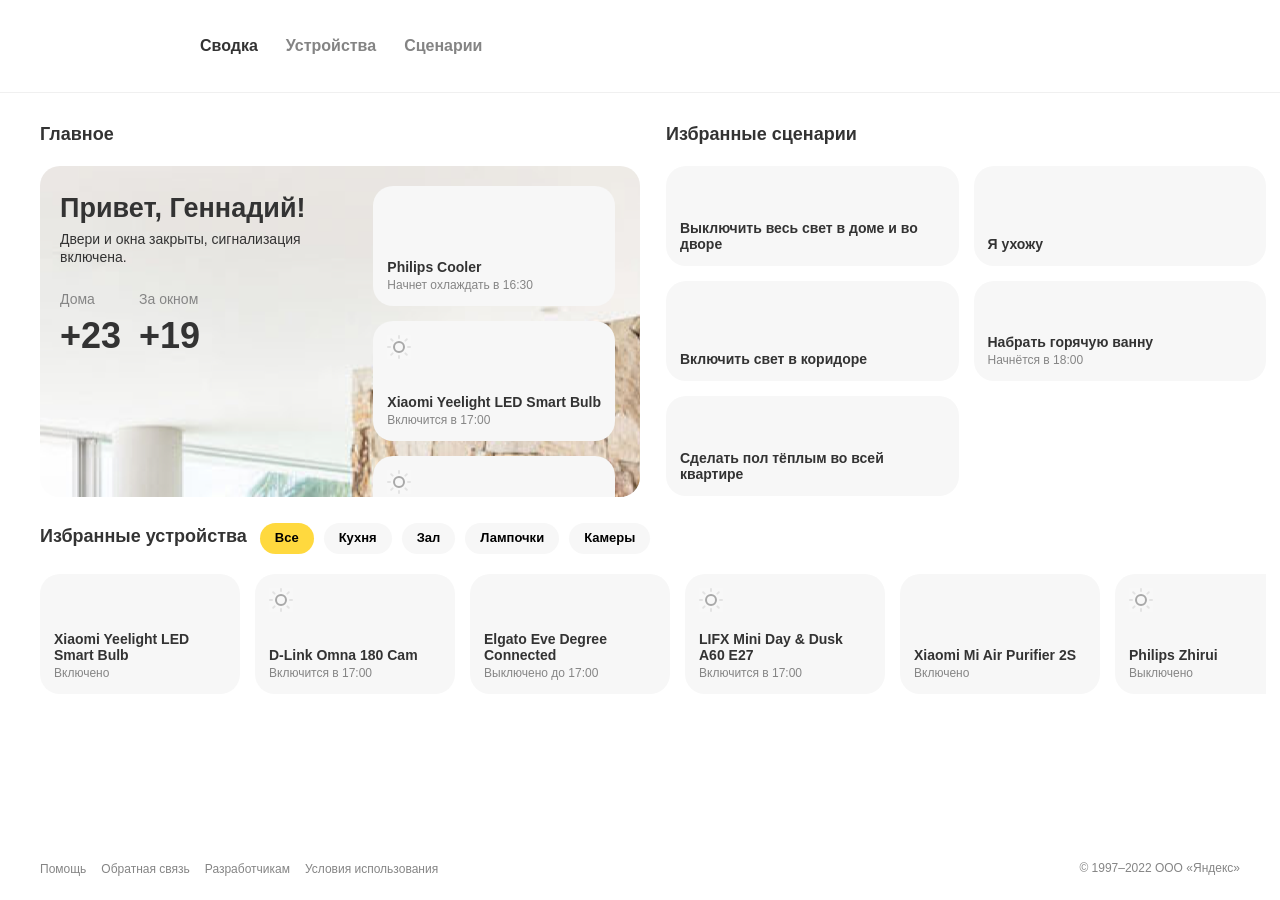
==== index.html @ 2fc1c234 "replace light bg by svg>use sprite" ====
<!DOCTYPE html>
<html lang="ru">
  <head>
    <meta charset="UTF-8" />
    <meta name="viewport" content="width=device-width, initial-scale=1.0" />
    <title>Яндекс.Дом</title>
    <link
      rel="preload"
      as="font"
      href="assets/lato.woff2"
      type="font/woff2"
      crossorigin="anonymous"
    />
    <script src="vendors/react-with-dom.js"></script>
    <link rel="stylesheet" type="text/css" href="reset.css" />
    <link rel="stylesheet" type="text/css" href="styles.css" />
  </head>
  <body>
    <script defer src="scripts.js"></script>

    <header class="header">
      <a href="/" class="header__logo" aria-label="Яндекс.Дом"></a>
      <button class="header__menu" aria-expanded="false"></button>
      <ul class="header__links">
        <li class="header__item">
          <a class="header__link header__link_current" href="/" aria-current="page">Сводка</a>
        </li>
        <li class="header__item">
          <a class="header__link" href="/devices">Устройства</a>
        </li>
        <li class="header__item">
          <a class="header__link" href="/scripts">Сценарии</a>
        </li>
      </ul>
    </header>

    <main class="main">
      <section class="section main__general">
        <h2 class="section__title section__title-header section__main-title">Главное</h2>
        <div class="hero-dashboard">
          <div class="hero-dashboard__primary">
            <h3 class="hero-dashboard__title">Привет, Геннадий!</h3>
            <p class="hero-dashboard__subtitle">Двери и окна закрыты, сигнализация включена.</p>
            <ul class="hero-dashboard__info">
              <li class="hero-dashboard__item">
                <div class="hero-dashboard__item-title">Дома</div>
                <div class="hero-dashboard__item-details">
                  +23
                  <span class="a11y-hidden">°</span>
                </div>
              </li>
              <li class="hero-dashboard__item">
                <div class="hero-dashboard__item-title">За окном</div>
                <div class="hero-dashboard__item-details">
                  +19
                  <span class="a11y-hidden">°</span>

                  <div
                    class="hero-dashboard__icon hero-dashboard__icon_rain"
                    role="img"
                    aria-label="Дождь"
                  ></div>
                </div>
              </li>
            </ul>
          </div>
          <ul class="hero-dashboard__schedule">
            <li class="event">
              <button class="event__button">
                <span
                  class="event__icon event__icon_temp"
                  role="img"
                  aria-label="Температура"
                ></span>
                <h4 class="event__title">Philips Cooler</h4>
                <span class="event__subtitle">Начнет охлаждать в 16:30</span>
              </button>
            </li>
            <li class="event">
              <button class="event__button">
                <span class="event__icon event__icon_light" role="img" aria-label="Освещение">
                  <svg class="event__icon--svg">
                    <use class="event__icon--use" xlink:href="/assets/icons.svg#icon_sun"></use>
                  </svg>
                </span>
                <h4 class="event__title">Xiaomi Yeelight LED Smart Bulb</h4>
                <span class="event__subtitle">Включится в 17:00</span>
              </button>
            </li>
            <li class="event">
              <button class="event__button">
                <span class="event__icon event__icon_light" role="img" aria-label="Освещение">
                  <svg class="event__icon--svg">
                    <use
                      class="event__icon--use"
                      xlink:href="/assets/icons.svg#icon_sun"
                    ></use></svg
                ></span>
                <h4 class="event__title">Xiaomi Yeelight LED Smart Bulb</h4>
                <span class="event__subtitle">Включится в 17:00</span>
              </button>
            </li>
          </ul>
        </div>
      </section>

      <section class="section main__scripts">
        <h2 class="section__title section__title-header">Избранные сценарии</h2>

        <ul class="event-grid">
          <li class="event event_slim">
            <button class="event__button">
              <span class="event__icon event__icon_light2" role="img" aria-label="Освещение"></span>
              <h4 class="event__title">Выключить весь свет в доме и во дворе</h4>
            </button>
          </li>
          <li class="event event_slim">
            <button class="event__button">
              <span
                class="event__icon event__icon_schedule"
                role="img"
                aria-label="Расписание"
              ></span>
              <h4 class="event__title">Я ухожу</h4>
            </button>
          </li>
          <li class="event event_slim">
            <button class="event__button">
              <span class="event__icon event__icon_light2" role="img" aria-label="Освещение"></span>
              <h4 class="event__title">Включить свет в коридоре</h4>
            </button>
          </li>
          <li class="event event_slim">
            <button class="event__button">
              <span
                class="event__icon event__icon_temp2"
                role="img"
                aria-label="Температура"
              ></span>
              <h4 class="event__title">Набрать горячую ванну</h4>
              <span class="event__subtitle">Начнётся в 18:00</span>
            </button>
          </li>
          <li class="event event_slim">
            <button class="event__button">
              <span
                class="event__icon event__icon_temp2"
                role="img"
                aria-label="Температура"
              ></span>
              <h4 class="event__title">Сделать пол тёплым во всей квартире</h4>
            </button>
          </li>
        </ul>
      </section>

      <section class="section main__devices">
        <div class="section__title">
          <h2 class="section__title-header">Избранные устройства</h2>

          <select class="section__select">
            <option value="all" selected>Все</option>
            <option value="kitchen">Кухня</option>
            <option value="hall">Зал</option>
            <option value="lights">Лампочки</option>
            <option value="cameras">Камеры</option>
          </select>

          <ul role="tablist" class="section__tabs">
            <li
              role="tab"
              aria-selected="true"
              tabindex="0"
              class="section__tab section__tab_active"
              id="tab_all"
              aria-controls="panel_all"
              data-id="all"
            >
              Все
            </li>
            <li
              role="tab"
              aria-selected="false"
              class="section__tab"
              id="tab_kitchen"
              aria-controls="panel_kitchen"
              data-id="kitchen"
            >
              Кухня
            </li>
            <li
              role="tab"
              aria-selected="false"
              class="section__tab"
              id="tab_hall"
              aria-controls="panel_hall"
              data-id="hall"
            >
              Зал
            </li>
            <li
              role="tab"
              aria-selected="false"
              class="section__tab"
              id="tab_lights"
              aria-controls="panel_lights"
              data-id="lights"
            >
              Лампочки
            </li>
            <li
              role="tab"
              aria-selected="false"
              class="section__tab"
              id="tab_cameras"
              aria-controls="panel_cameras"
              data-id="cameras"
            >
              Камеры
            </li>
          </ul>
        </div>

        <div
          role="tabpanel"
          class="section__panel"
          aria-hidden="false"
          id="panel_all"
          aria-labelledby="tab_all"
          data-id="all"
        >
          <ul class="section__panel-list">
            <li class="event">
              <button class="event__button">
                <span
                  class="event__icon event__icon_light2"
                  role="img"
                  aria-label="Освещение"
                ></span>
                <h4 class="event__title">Xiaomi Yeelight LED Smart Bulb</h4>
                <span class="event__subtitle">Включено</span>
              </button>
            </li>
            <li class="event">
              <button class="event__button">
                <span class="event__icon event__icon_light" role="img" aria-label="Освещение">
                  <svg class="event__icon--svg">
                    <use
                      class="event__icon--use"
                      xlink:href="/assets/icons.svg#icon_sun"
                    ></use></svg
                ></span>
                <h4 class="event__title">D-Link Omna 180 Cam</h4>
                <span class="event__subtitle">Включится в 17:00</span>
              </button>
            </li>
            <li class="event">
              <button class="event__button">
                <span
                  class="event__icon event__icon_temp"
                  role="img"
                  aria-label="Температура"
                ></span>
                <h4 class="event__title">Elgato Eve Degree Connected</h4>
                <span class="event__subtitle">Выключено до 17:00</span>
              </button>
            </li>
            <li class="event">
              <button class="event__button">
                <span class="event__icon event__icon_light" role="img" aria-label="Освещение">
                  <svg class="event__icon--svg">
                    <use
                      class="event__icon--use"
                      xlink:href="/assets/icons.svg#icon_sun"
                    ></use></svg
                ></span>
                <h4 class="event__title">LIFX Mini Day & Dusk A60 E27</h4>
                <span class="event__subtitle">Включится в 17:00</span>
              </button>
            </li>
            <li class="event">
              <button class="event__button">
                <span
                  class="event__icon event__icon_light2"
                  role="img"
                  aria-label="Освещение"
                ></span>
                <h4 class="event__title">Xiaomi Mi Air Purifier 2S</h4>
                <span class="event__subtitle">Включено</span>
              </button>
            </li>
            <li class="event">
              <button class="event__button">
                <span class="event__icon event__icon_light" role="img" aria-label="Освещение">
                  <svg class="event__icon--svg">
                    <use
                      class="event__icon--use"
                      xlink:href="/assets/icons.svg#icon_sun"
                    ></use></svg
                ></span>
                <h4 class="event__title">Philips Zhirui</h4>
                <span class="event__subtitle">Выключено</span>
              </button>
            </li>
            <li class="event">
              <button class="event__button">
                <span
                  class="event__icon event__icon_light2"
                  role="img"
                  aria-label="Освещение"
                ></span>
                <h4 class="event__title">Xiaomi Mi Air Purifier 2S</h4>
                <span class="event__subtitle">Включено</span>
              </button>
            </li>
          </ul>
        </div>

        <div
          role="tabpanel"
          class="section__panel section__panel_hidden"
          aria-hidden="true"
          id="panel_kitchen"
          aria-labelledby="tab_kitchen"
          data-id="kitchen"
        >
          <ul class="section__panel-list">
            <li class="event">
              <button class="event__button">
                <span
                  class="event__icon event__icon_light2"
                  role="img"
                  aria-label="Освещение"
                ></span>
                <h4 class="event__title">Xiaomi Yeelight LED Smart Bulb</h4>
                <span class="event__subtitle">Включено</span>
              </button>
            </li>
            <li class="event">
              <button class="event__button">
                <span
                  class="event__icon event__icon_temp"
                  role="img"
                  aria-label="Температура"
                ></span>
                <h4 class="event__title">Elgato Eve Degree Connected</h4>
                <span class="event__subtitle">Выключено до 17:00</span>
              </button>
            </li>
          </ul>
        </div>

        <div
          role="tabpanel"
          class="section__panel section__panel_hidden"
          aria-hidden="true"
          id="panel_hall"
          aria-labelledby="tab_hall"
          data-id="hall"
        >
          <ul class="section__panel-list">
            <li class="event">
              <button class="event__button">
                <span class="event__icon event__icon_light" role="img" aria-label="Освещение">
                  <svg class="event__icon--svg">
                    <use
                      class="event__icon--use"
                      xlink:href="/assets/icons.svg#icon_sun"
                    ></use></svg
                ></span>
                <h4 class="event__title">Philips Zhirui</h4>
                <span class="event__subtitle">Выключено</span>
              </button>
            </li>
            <li class="event">
              <button class="event__button">
                <span
                  class="event__icon event__icon_light2"
                  role="img"
                  aria-label="Освещение"
                ></span>
                <h4 class="event__title">Xiaomi Mi Air Purifier 2S</h4>
                <span class="event__subtitle">Включено</span>
              </button>
            </li>
          </ul>
        </div>

        <div
          role="tabpanel"
          class="section__panel section__panel_hidden"
          aria-hidden="true"
          id="panel_lights"
          aria-labelledby="tab_lights"
          data-id="lights"
        >
          <ul class="section__panel-list">
            <li class="event">
              <button class="event__button">
                <span class="event__icon event__icon_light" role="img" aria-label="Освещение">
                  <svg class="event__icon--svg">
                    <use
                      class="event__icon--use"
                      xlink:href="/assets/icons.svg#icon_sun"
                    ></use></svg
                ></span>
                <h4 class="event__title">D-Link Omna 180 Cam</h4>
                <span class="event__subtitle">Включится в 17:00</span>
              </button>
            </li>
            <li class="event">
              <button class="event__button">
                <span class="event__icon event__icon_light" role="img" aria-label="Освещение">
                  <svg class="event__icon--svg">
                    <use
                      class="event__icon--use"
                      xlink:href="/assets/icons.svg#icon_sun"
                    ></use></svg
                ></span>
                <h4 class="event__title">LIFX Mini Day & Dusk A60 E27</h4>
                <span class="event__subtitle">Включится в 17:00</span>
              </button>
            </li>
            <li class="event">
              <button class="event__button">
                <span
                  class="event__icon event__icon_light2"
                  role="img"
                  aria-label="Освещение"
                ></span>
                <h4 class="event__title">Xiaomi Mi Air Purifier 2S</h4>
                <span class="event__subtitle">Включено</span>
              </button>
            </li>
            <li class="event">
              <button class="event__button">
                <span class="event__icon event__icon_light" role="img" aria-label="Освещение">
                  <svg class="event__icon--svg">
                    <use
                      class="event__icon--use"
                      xlink:href="/assets/icons.svg#icon_sun"
                    ></use></svg
                ></span>
                <h4 class="event__title">Philips Zhirui</h4>
                <span class="event__subtitle">Выключено</span>
              </button>
            </li>
          </ul>
        </div>

        <div
          role="tabpanel"
          class="section__panel section__panel_hidden"
          aria-hidden="true"
          id="panel_cameras"
          aria-labelledby="tab_cameras"
          data-id="cameras"
        >
          <ul class="section__panel-list">
            <li class="event">
              <button class="event__button">
                <span
                  class="event__icon event__icon_light2"
                  role="img"
                  aria-label="Освещение"
                ></span>
                <h4 class="event__title">Xiaomi Mi Air Purifier 2S</h4>
                <span class="event__subtitle">Включено</span>
              </button>
            </li>
          </ul>
        </div>
      </section>
    </main>

    <footer class="footer">
      <ul class="footer__list">
        <li class="footer__item">
          <a class="footer__link" href="/">Помощь</a>
        </li>
        <li class="footer__item">
          <a class="footer__link" href="/">Обратная связь</a>
        </li>
        <li class="footer__item">
          <a class="footer__link" href="/">Разработчикам</a>
        </li>
        <li class="footer__item">
          <a class="footer__link" href="/">Условия использования</a>
        </li>
      </ul>

      <div class="footer__copyright">© 1997–2022 ООО «Яндекс»</div>
    </footer>
  </body>
</html>
---- styles.css ----
html {
  font-size: 100%;
  font-family: Arial, sans-serif;
  line-height: 1.25;
}

body {
  display: flex;
  flex-direction: column;
  font-family: inherit;
  line-height: inherit;
  margin: 0;
}

html,
body {
  height: 100%;
}

.a11y-hidden {
  position: absolute;
  left: auto;
  height: 1px;
  width: 1px;
  top: 0;
  overflow: hidden;
  clip: rect(1px 1px 1px 1px);
}

.header {
  position: relative;
  display: flex;
  flex: 0 0 auto;
  align-items: center;
  height: 5.75rem;
  margin-bottom: 1.875rem;
  padding: 0 2.5rem;
  font-family: Arial, sans-serif;
  border-bottom: 1px solid #f0f0f0;
}

@media (max-width: 768px) {
  .header {
    height: 4rem;
    margin-bottom: 0;
    padding: 0 0 0 1.25rem;
    border-bottom: none;
  }
}

.header__logo {
  flex: 0 0 auto;
  width: 6.75rem;
  height: 2.3125rem;
  margin-right: 3.25rem;
  background: no-repeat 50% 50% url(assets/logo.svg);
  background-size: contain;
}

.header__menu {
  display: none;
  width: 3.5rem;
  height: 100%;
  margin: 0 0 0 auto;
  padding: 0;
  background: 50% 50% no-repeat transparent url(assets/icon_list_m@1x.svg);
  border: none;
  border-radius: 0;
  appearance: none;
  cursor: pointer;
}

@media (max-width: 768px) {
  .header__menu {
    display: block;
  }
}

.header__links {
  display: flex;
  gap: 1.75rem;
  margin: 0;
  padding: 0;
  list-style: none;
}

@media (max-width: 768px) {
  .header__links {
    display: none;

    position: absolute;
    z-index: 1;
    top: 100%;
    left: 0;
    box-sizing: border-box;
    flex-direction: column;
    width: 100%;
    padding: 1.25rem;
    background: #fff;
    box-shadow: 0 2px 6px 0 rgba(197, 186, 186, 0.5);
  }

  .header__links-toggled {
    display: flex;
    animation: hideMenu 0.3s ease-in-out 1;
    animation-fill-mode: both;
  }

  .header__links_opened {
    display: flex;
    visibility: visible;
    animation: showMenu 0.3s ease-in-out 1;
    animation-fill-mode: both;
  }
}

@keyframes showMenu {
  from {
    transform: translateY(-1rem);
    opacity: 0;
  }
  to {
    transform: translateY(0);
    opacity: 1;
  }
}

@keyframes hideMenu {
  from {
    transform: translateY(0);
    opacity: 1;
    visibility: visible;
  }
  to {
    transform: translateY(-1rem);
    opacity: 0;
    visibility: hidden;
  }
}

.header__item {
  margin: 0;
  padding: 0;
}

.header__link {
  font-weight: bold;
  opacity: 0.6;
  transition: opacity 0.15s ease-in-out;
  text-decoration: none;
  color: #333333;
}

.header__link:hover {
  opacity: 1;
}

.header__link_current {
  opacity: 1;
}

.main {
  display: grid;
  flex: 0 0 auto;
  grid-template-columns: 50% 50%;
  gap: 1.625rem;
  padding: 0 2.5rem;
}

@media (max-width: 768px) {
  .main {
    padding: 0 1.25rem;
  }
}

@media (max-width: 1024px) {
  .main {
    grid-template-columns: 100%;
  }
}

.main__devices {
  grid-column-start: 1;
  grid-column-end: 3;
}

@media (max-width: 1024px) {
  .main__devices {
    grid-column-end: 2;
  }
}

.section__title-header {
  margin: 0;
  font-size: 1.125rem;
  font-weight: bold;
  color: #333333;
}

.section__title {
  display: flex;
  align-items: baseline;
  margin: 0 0 1.25rem 0;
}

@media (max-width: 768px) {
  .section__title {
    gap: 1rem;
  }

  .section__main-title {
    display: none;
  }
}

.section__select {
  display: none;
  margin: 0 0 0 auto;
  padding: 0.4375rem 1.9375rem 0.5rem 1rem;
  border: none;
  border-radius: 1.25rem;
  font-size: 0.8125rem;
  font-family: inherit;
  font-weight: bold;
  background: no-repeat calc(100% - 1rem) 50% #ffd93e url(assets/arrow-down.svg);
  appearance: none;
}

@media (max-width: 768px) {
  .section__select {
    display: block;
  }
}

.section__tabs {
  display: flex;
  gap: 0.625rem;
  align-items: baseline;
  margin: 0 0 0 0.8125rem;
  padding: 0;
  list-style: none;
}

@media (max-width: 768px) {
  .section__tabs {
    display: none;
  }
}

.section__tab {
  flex: 0 0 auto;
  padding: 0.4375rem 0.9375rem 0.5rem;
  font-size: 0.8125rem;
  font-weight: bold;
  background: #f7f7f7;
  border-radius: 1024px;
  cursor: pointer;
  transition: 0.25s ease-in-out;
  transition-property: background-color, box-shadow;
}

.section__tab_active {
  background: #ffd93e;
}

.section__tab:not(.section__tab_active):hover {
  background: #fff;
  box-shadow: 0 2px 6px 0 rgba(197, 186, 186, 0.5);
}

.hero-dashboard {
  position: relative;
  box-sizing: border-box;
  display: flex;
  gap: 0.9375rem;
  height: 20.6875rem;
  background: no-repeat 50% 50% url(assets/bg_2x.webp);
  background-size: 1260px;
  border-radius: 1.25rem;
}

@media (max-width: 768px) {
  .hero-dashboard {
    flex-direction: column;
    gap: 1.25rem;
    height: auto;
    margin-bottom: 0.3125rem;
  }
}

.hero-dashboard__primary {
  flex: 1 1 auto;
  padding: 1.25rem 0 1.25rem 1.25rem;
}

@media (max-width: 768px) {
  .hero-dashboard__primary {
    padding: 1.25rem 1.25rem 0 1.25rem;
  }
}

.hero-dashboard__title {
  margin: 0.375rem 0;
  font-size: 1.6875rem;
  font-weight: bold;
  color: #333333;
}

@media (max-width: 768px) {
  .hero-dashboard__title {
    font-size: 1.125rem;
  }
}

.hero-dashboard__subtitle {
  margin: 0.375rem 0 0 0;
  font-size: 0.875rem;
  color: #333333;
}

@media (max-width: 768px) {
  .hero-dashboard__subtitle {
    margin: 0.3125rem 0 0 0;
    font-size: 0.75rem;
  }
}

.hero-dashboard__info {
  display: flex;
  gap: 1.125rem;
  margin: 1.5625rem 0 0 0;
  padding: 0;
  list-style: none;
}

@media (max-width: 768px) {
  .hero-dashboard__info {
    margin-top: 0.9375rem;
  }
}

.hero-dashboard__item {
  margin: 0;
  padding: 0;
}

.hero-dashboard__item-title {
  font-size: 0.875rem;
  color: #858585;
}

@media (max-width: 768px) {
  .hero-dashboard__item-title {
    font-size: 0.75rem;
  }
}

.hero-dashboard__item-details {
  display: flex;
  align-items: center;
  margin-top: 0.25rem;
  font-size: 2.25rem;
  font-weight: bold;
  color: #333333;
}

@media (max-width: 768px) {
  .hero-dashboard__item-details {
    margin-top: 0.3125rem;
    font-size: 1.5rem;
  }
}

.hero-dashboard__icon {
  width: 1.625rem;
  height: 1.625rem;
  margin-left: 0.3125rem;
  background: 50% 50% no-repeat;
  background-size: contain;
}

@media (max-width: 768px) {
  .hero-dashboard__icon {
    width: 1.375rem;
    height: 1.375rem;
  }
}

.hero-dashboard__icon_rain {
  background-image: url(assets/cloud-drizzle.svg);
}

.hero-dashboard__schedule {
  display: flex;
  flex: 0 0 auto;
  flex-direction: column;
  gap: 0.9375rem;
  margin: 0;
  padding: 1.25rem 1.5625rem 1.25rem 0;
  overflow: auto;
  list-style: none;
  scrollbar-width: none;
}

.hero-dashboard__schedule::-webkit-scrollbar {
  display: none;
}

@media (max-width: 768px) {
  .hero-dashboard__schedule {
    flex-direction: row;
    padding: 0 1.25rem 1.25rem 1.25rem;
  }
}

.event__button {
  position: relative;
  display: flex;
  flex-direction: column;
  justify-content: end;
  gap: 0.1875rem;
  width: 100%;
  min-width: 12.5rem;
  height: 7.5rem;
  margin: 0;
  padding: 0.875rem;
  border-radius: 1.25rem;
  border: none;
  background: #f7f7f7;
  text-align: left;
  transition: 0.25s ease-in-out;
  transition-property: background-color, box-shadow;
  cursor: pointer;
  appearance: none;
}

.event_slim .event__button {
  height: 6.25rem;
}

.event__button:hover {
  background: #fff;
  box-shadow: 0 2px 6px 0 rgba(197, 186, 186, 0.5);
}

.event__icon {
  position: absolute;
  top: 0.875rem;
  left: 0.875rem;
  width: 1.5rem;
  height: 1.5rem;
  background: no-repeat 50% 50%;
  background-size: contain;
}

.event__icon--svg {
  width: 1.5rem;
  height: 1.5rem;
}

.event__icon--use {
  display: block;
  width: 1.5rem;
  height: 1.5rem;
}

.event__icon_temp {
  background-image: url(assets/icon_temperature.svg);
}

.event__icon_temp2 {
  background-image: url(assets/icon_temperature_2.svg);
}

.event__icon_light2 {
  background-image: url(assets/icon_sun_2.svg);
}

.event__icon_schedule {
  background-image: url(assets/icon_scheduled.svg);
}

.event__title {
  margin: 0;
  font-size: 0.875rem;
  font-weight: bold;
  color: #333333;
}

.event__subtitle {
  font-size: 0.75rem;
  color: #858585;
}

.event-grid {
  display: grid;
  grid-template-columns: repeat(auto-fill, minmax(200px, 1fr));
  gap: 0.9375rem;
  margin: 0;
  padding: 0;
  list-style: none;
}

@media (max-width: 768px) {
  .event-grid {
    display: flex;
    padding-bottom: 0.3125rem;
    overflow: auto;
    scrollbar-width: none;
  }

  .event-grid::-webkit-scrollbar {
    display: none;
  }
}

.section__panel {
  padding-bottom: 0.625rem;
  overflow-x: auto;
  scrollbar-width: none;
}

.section__panel::-webkit-scrollbar {
  display: none;
}

.section__panel_hidden {
  display: none;
}

.section__panel-list {
  display: flex;
  gap: 0.9375rem;
  margin: 0;
  padding: 0;
  list-style: none;
}

.footer {
  display: flex;
  flex: 0 0 auto;
  align-items: center;
  height: 4rem;
  margin-top: auto;
  padding: 0 2.5rem;
}

@media (max-width: 768px) {
  .footer {
    flex-direction: column;
    align-items: flex-start;
    gap: 0.9375rem;
    height: auto;
    padding-top: 1rem;
    padding-bottom: 1rem;
  }
}

.footer__list {
  display: flex;
  align-items: baseline;
  gap: 0.9375rem;
  margin: 0;
  padding: 0;
  list-style: none;
}

@media (max-width: 768px) {
  .footer__list {
    flex-direction: column;
    align-items: flex-start;
  }
}

.footer__link {
  font-size: 0.75rem;
  color: #858585;
  transition: opacity 0.15s ease-in-out;
  text-decoration: none;
}

.footer__link:hover {
  color: #000;
}

.footer__copyright {
  margin-left: auto;
  font-size: 0.75rem;
  color: #858585;
}

@media (max-width: 768px) {
  .footer__copyright {
    margin-left: 0;
  }
}
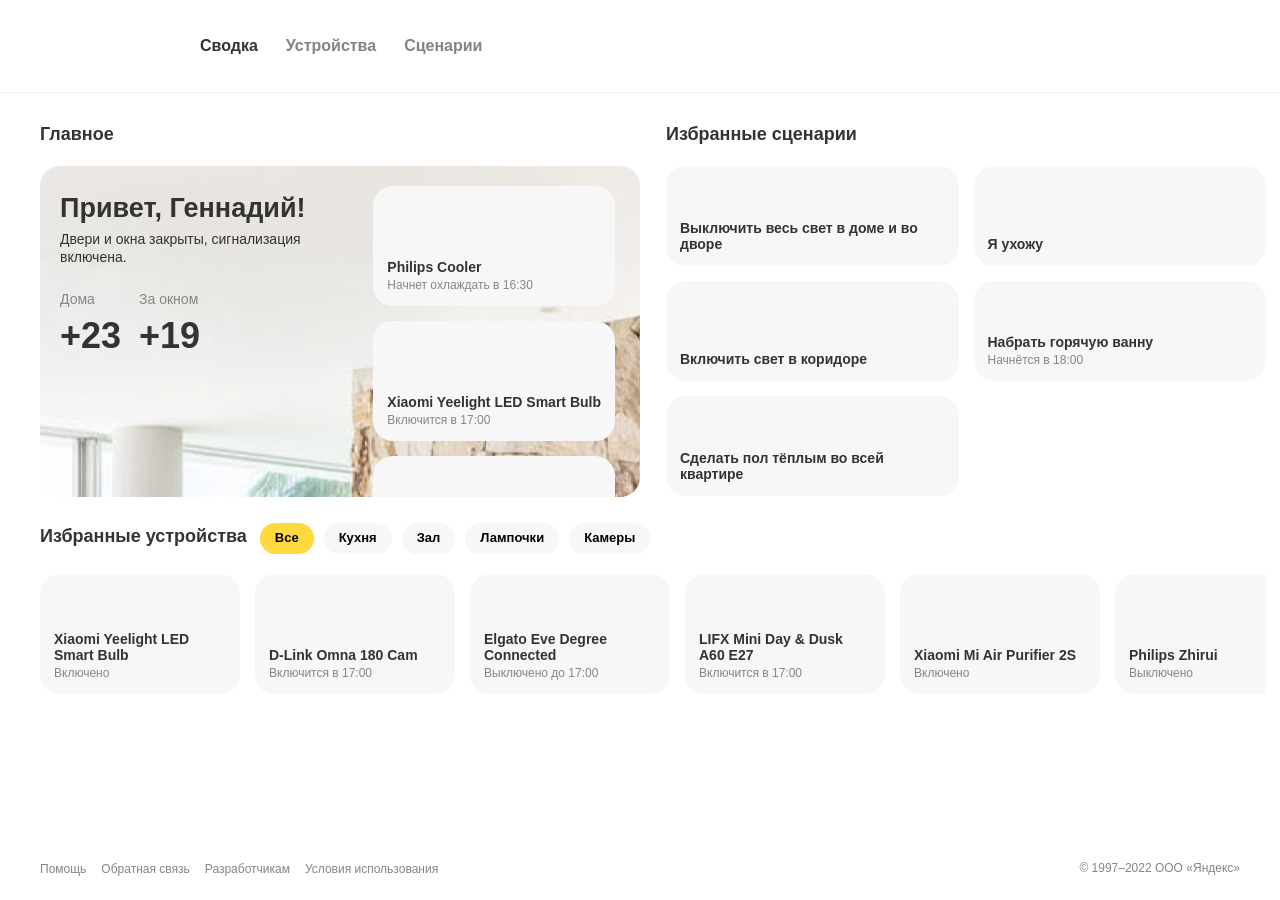
==== commit c847776e: "return light bg/ remove react-dom" ====
--- a/index.html
+++ b/index.html
@@ -11,7 +11,6 @@
       type="font/woff2"
       crossorigin="anonymous"
     />
-    <script src="vendors/react-with-dom.js"></script>
     <link rel="stylesheet" type="text/css" href="reset.css" />
     <link rel="stylesheet" type="text/css" href="styles.css" />
   </head>
@@ -78,23 +77,21 @@
             </li>
             <li class="event">
               <button class="event__button">
-                <span class="event__icon event__icon_light" role="img" aria-label="Освещение">
-                  <svg class="event__icon--svg">
-                    <use class="event__icon--use" xlink:href="/assets/icons.svg#icon_sun"></use>
-                  </svg>
-                </span>
+                <span
+                  class="event__icon event__icon_light"
+                  role="img"
+                  aria-label="Освещение"
+                ></span>
                 <h4 class="event__title">Xiaomi Yeelight LED Smart Bulb</h4>
                 <span class="event__subtitle">Включится в 17:00</span>
               </button>
             </li>
             <li class="event">
               <button class="event__button">
-                <span class="event__icon event__icon_light" role="img" aria-label="Освещение">
-                  <svg class="event__icon--svg">
-                    <use
-                      class="event__icon--use"
-                      xlink:href="/assets/icons.svg#icon_sun"
-                    ></use></svg
+                <span
+                  class="event__icon event__icon_light"
+                  role="img"
+                  aria-label="Освещение"
                 ></span>
                 <h4 class="event__title">Xiaomi Yeelight LED Smart Bulb</h4>
                 <span class="event__subtitle">Включится в 17:00</span>
@@ -243,12 +240,10 @@
             </li>
             <li class="event">
               <button class="event__button">
-                <span class="event__icon event__icon_light" role="img" aria-label="Освещение">
-                  <svg class="event__icon--svg">
-                    <use
-                      class="event__icon--use"
-                      xlink:href="/assets/icons.svg#icon_sun"
-                    ></use></svg
+                <span
+                  class="event__icon event__icon_light"
+                  role="img"
+                  aria-label="Освещение"
                 ></span>
                 <h4 class="event__title">D-Link Omna 180 Cam</h4>
                 <span class="event__subtitle">Включится в 17:00</span>
@@ -267,12 +262,10 @@
             </li>
             <li class="event">
               <button class="event__button">
-                <span class="event__icon event__icon_light" role="img" aria-label="Освещение">
-                  <svg class="event__icon--svg">
-                    <use
-                      class="event__icon--use"
-                      xlink:href="/assets/icons.svg#icon_sun"
-                    ></use></svg
+                <span
+                  class="event__icon event__icon_light"
+                  role="img"
+                  aria-label="Освещение"
                 ></span>
                 <h4 class="event__title">LIFX Mini Day & Dusk A60 E27</h4>
                 <span class="event__subtitle">Включится в 17:00</span>
@@ -291,12 +284,10 @@
             </li>
             <li class="event">
               <button class="event__button">
-                <span class="event__icon event__icon_light" role="img" aria-label="Освещение">
-                  <svg class="event__icon--svg">
-                    <use
-                      class="event__icon--use"
-                      xlink:href="/assets/icons.svg#icon_sun"
-                    ></use></svg
+                <span
+                  class="event__icon event__icon_light"
+                  role="img"
+                  aria-label="Освещение"
                 ></span>
                 <h4 class="event__title">Philips Zhirui</h4>
                 <span class="event__subtitle">Выключено</span>
@@ -361,12 +352,10 @@
           <ul class="section__panel-list">
             <li class="event">
               <button class="event__button">
-                <span class="event__icon event__icon_light" role="img" aria-label="Освещение">
-                  <svg class="event__icon--svg">
-                    <use
-                      class="event__icon--use"
-                      xlink:href="/assets/icons.svg#icon_sun"
-                    ></use></svg
+                <span
+                  class="event__icon event__icon_light"
+                  role="img"
+                  aria-label="Освещение"
                 ></span>
                 <h4 class="event__title">Philips Zhirui</h4>
                 <span class="event__subtitle">Выключено</span>
@@ -397,12 +386,10 @@
           <ul class="section__panel-list">
             <li class="event">
               <button class="event__button">
-                <span class="event__icon event__icon_light" role="img" aria-label="Освещение">
-                  <svg class="event__icon--svg">
-                    <use
-                      class="event__icon--use"
-                      xlink:href="/assets/icons.svg#icon_sun"
-                    ></use></svg
+                <span
+                  class="event__icon event__icon_light"
+                  role="img"
+                  aria-label="Освещение"
                 ></span>
                 <h4 class="event__title">D-Link Omna 180 Cam</h4>
                 <span class="event__subtitle">Включится в 17:00</span>
@@ -410,12 +397,10 @@
             </li>
             <li class="event">
               <button class="event__button">
-                <span class="event__icon event__icon_light" role="img" aria-label="Освещение">
-                  <svg class="event__icon--svg">
-                    <use
-                      class="event__icon--use"
-                      xlink:href="/assets/icons.svg#icon_sun"
-                    ></use></svg
+                <span
+                  class="event__icon event__icon_light"
+                  role="img"
+                  aria-label="Освещение"
                 ></span>
                 <h4 class="event__title">LIFX Mini Day & Dusk A60 E27</h4>
                 <span class="event__subtitle">Включится в 17:00</span>
@@ -434,12 +419,10 @@
             </li>
             <li class="event">
               <button class="event__button">
-                <span class="event__icon event__icon_light" role="img" aria-label="Освещение">
-                  <svg class="event__icon--svg">
-                    <use
-                      class="event__icon--use"
-                      xlink:href="/assets/icons.svg#icon_sun"
-                    ></use></svg
+                <span
+                  class="event__icon event__icon_light"
+                  role="img"
+                  aria-label="Освещение"
                 ></span>
                 <h4 class="event__title">Philips Zhirui</h4>
                 <span class="event__subtitle">Выключено</span>
--- a/styles.css
+++ b/styles.css
@@ -472,6 +472,10 @@
   background-image: url(assets/icon_temperature_2.svg);
 }
 
+.event__icon_light {
+  background-image: url(assets/icon_sun.svg);
+}
+
 .event__icon_light2 {
   background-image: url(assets/icon_sun_2.svg);
 }
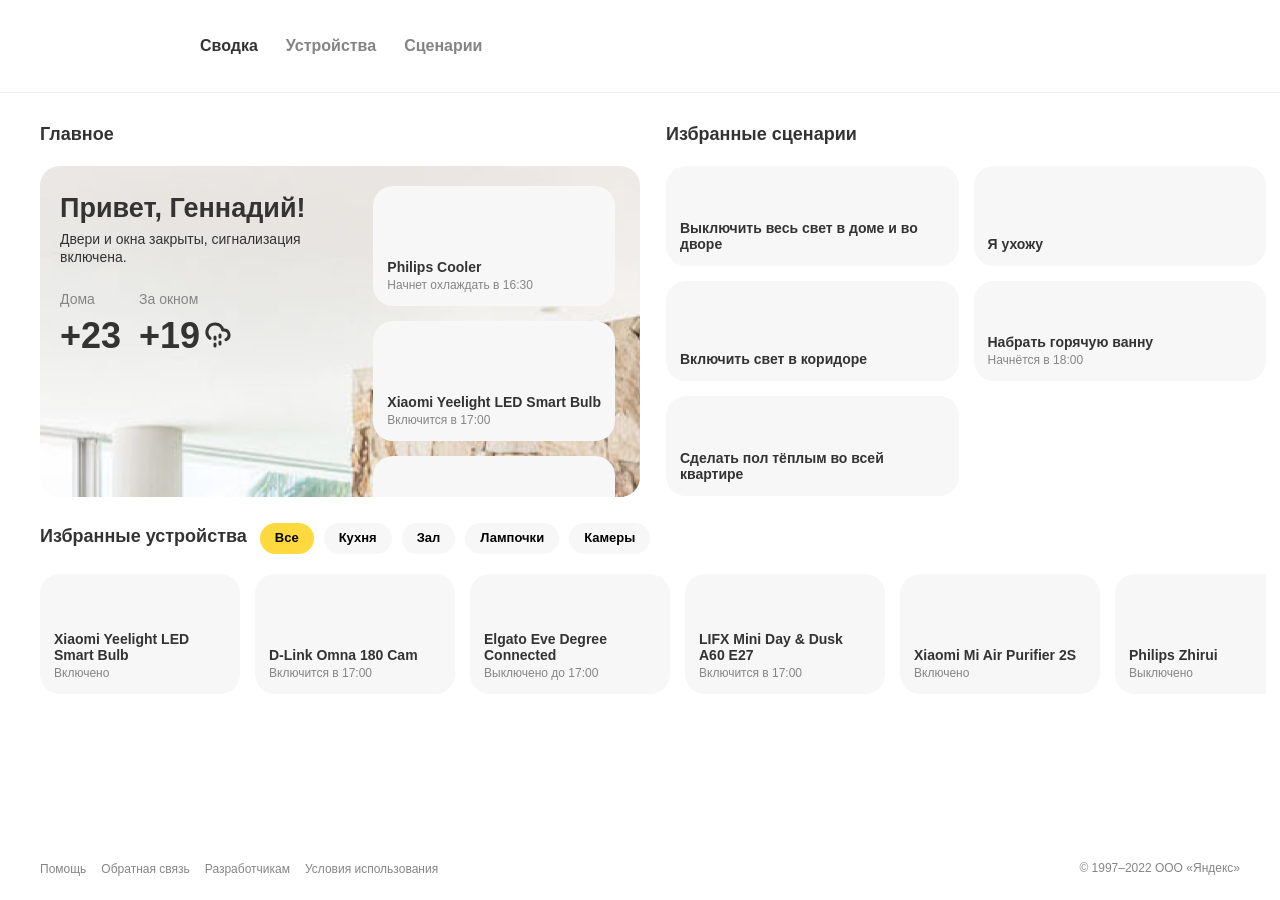
==== commit 199acd40: "inline background as base64" ====
--- a/index.html
+++ b/index.html
@@ -1,478 +1 @@
-<!DOCTYPE html>
-<html lang="ru">
-  <head>
-    <meta charset="UTF-8" />
-    <meta name="viewport" content="width=device-width, initial-scale=1.0" />
-    <title>Яндекс.Дом</title>
-    <link
-      rel="preload"
-      as="font"
-      href="assets/lato.woff2"
-      type="font/woff2"
-      crossorigin="anonymous"
-    />
-    <link rel="stylesheet" type="text/css" href="reset.css" />
-    <link rel="stylesheet" type="text/css" href="styles.css" />
-  </head>
-  <body>
-    <script defer src="scripts.js"></script>
-
-    <header class="header">
-      <a href="/" class="header__logo" aria-label="Яндекс.Дом"></a>
-      <button class="header__menu" aria-expanded="false"></button>
-      <ul class="header__links">
-        <li class="header__item">
-          <a class="header__link header__link_current" href="/" aria-current="page">Сводка</a>
-        </li>
-        <li class="header__item">
-          <a class="header__link" href="/devices">Устройства</a>
-        </li>
-        <li class="header__item">
-          <a class="header__link" href="/scripts">Сценарии</a>
-        </li>
-      </ul>
-    </header>
-
-    <main class="main">
-      <section class="section main__general">
-        <h2 class="section__title section__title-header section__main-title">Главное</h2>
-        <div class="hero-dashboard">
-          <div class="hero-dashboard__primary">
-            <h3 class="hero-dashboard__title">Привет, Геннадий!</h3>
-            <p class="hero-dashboard__subtitle">Двери и окна закрыты, сигнализация включена.</p>
-            <ul class="hero-dashboard__info">
-              <li class="hero-dashboard__item">
-                <div class="hero-dashboard__item-title">Дома</div>
-                <div class="hero-dashboard__item-details">
-                  +23
-                  <span class="a11y-hidden">°</span>
-                </div>
-              </li>
-              <li class="hero-dashboard__item">
-                <div class="hero-dashboard__item-title">За окном</div>
-                <div class="hero-dashboard__item-details">
-                  +19
-                  <span class="a11y-hidden">°</span>
-
-                  <div
-                    class="hero-dashboard__icon hero-dashboard__icon_rain"
-                    role="img"
-                    aria-label="Дождь"
-                  ></div>
-                </div>
-              </li>
-            </ul>
-          </div>
-          <ul class="hero-dashboard__schedule">
-            <li class="event">
-              <button class="event__button">
-                <span
-                  class="event__icon event__icon_temp"
-                  role="img"
-                  aria-label="Температура"
-                ></span>
-                <h4 class="event__title">Philips Cooler</h4>
-                <span class="event__subtitle">Начнет охлаждать в 16:30</span>
-              </button>
-            </li>
-            <li class="event">
-              <button class="event__button">
-                <span
-                  class="event__icon event__icon_light"
-                  role="img"
-                  aria-label="Освещение"
-                ></span>
-                <h4 class="event__title">Xiaomi Yeelight LED Smart Bulb</h4>
-                <span class="event__subtitle">Включится в 17:00</span>
-              </button>
-            </li>
-            <li class="event">
-              <button class="event__button">
-                <span
-                  class="event__icon event__icon_light"
-                  role="img"
-                  aria-label="Освещение"
-                ></span>
-                <h4 class="event__title">Xiaomi Yeelight LED Smart Bulb</h4>
-                <span class="event__subtitle">Включится в 17:00</span>
-              </button>
-            </li>
-          </ul>
-        </div>
-      </section>
-
-      <section class="section main__scripts">
-        <h2 class="section__title section__title-header">Избранные сценарии</h2>
-
-        <ul class="event-grid">
-          <li class="event event_slim">
-            <button class="event__button">
-              <span class="event__icon event__icon_light2" role="img" aria-label="Освещение"></span>
-              <h4 class="event__title">Выключить весь свет в доме и во дворе</h4>
-            </button>
-          </li>
-          <li class="event event_slim">
-            <button class="event__button">
-              <span
-                class="event__icon event__icon_schedule"
-                role="img"
-                aria-label="Расписание"
-              ></span>
-              <h4 class="event__title">Я ухожу</h4>
-            </button>
-          </li>
-          <li class="event event_slim">
-            <button class="event__button">
-              <span class="event__icon event__icon_light2" role="img" aria-label="Освещение"></span>
-              <h4 class="event__title">Включить свет в коридоре</h4>
-            </button>
-          </li>
-          <li class="event event_slim">
-            <button class="event__button">
-              <span
-                class="event__icon event__icon_temp2"
-                role="img"
-                aria-label="Температура"
-              ></span>
-              <h4 class="event__title">Набрать горячую ванну</h4>
-              <span class="event__subtitle">Начнётся в 18:00</span>
-            </button>
-          </li>
-          <li class="event event_slim">
-            <button class="event__button">
-              <span
-                class="event__icon event__icon_temp2"
-                role="img"
-                aria-label="Температура"
-              ></span>
-              <h4 class="event__title">Сделать пол тёплым во всей квартире</h4>
-            </button>
-          </li>
-        </ul>
-      </section>
-
-      <section class="section main__devices">
-        <div class="section__title">
-          <h2 class="section__title-header">Избранные устройства</h2>
-
-          <select class="section__select">
-            <option value="all" selected>Все</option>
-            <option value="kitchen">Кухня</option>
-            <option value="hall">Зал</option>
-            <option value="lights">Лампочки</option>
-            <option value="cameras">Камеры</option>
-          </select>
-
-          <ul role="tablist" class="section__tabs">
-            <li
-              role="tab"
-              aria-selected="true"
-              tabindex="0"
-              class="section__tab section__tab_active"
-              id="tab_all"
-              aria-controls="panel_all"
-              data-id="all"
-            >
-              Все
-            </li>
-            <li
-              role="tab"
-              aria-selected="false"
-              class="section__tab"
-              id="tab_kitchen"
-              aria-controls="panel_kitchen"
-              data-id="kitchen"
-            >
-              Кухня
-            </li>
-            <li
-              role="tab"
-              aria-selected="false"
-              class="section__tab"
-              id="tab_hall"
-              aria-controls="panel_hall"
-              data-id="hall"
-            >
-              Зал
-            </li>
-            <li
-              role="tab"
-              aria-selected="false"
-              class="section__tab"
-              id="tab_lights"
-              aria-controls="panel_lights"
-              data-id="lights"
-            >
-              Лампочки
-            </li>
-            <li
-              role="tab"
-              aria-selected="false"
-              class="section__tab"
-              id="tab_cameras"
-              aria-controls="panel_cameras"
-              data-id="cameras"
-            >
-              Камеры
-            </li>
-          </ul>
-        </div>
-
-        <div
-          role="tabpanel"
-          class="section__panel"
-          aria-hidden="false"
-          id="panel_all"
-          aria-labelledby="tab_all"
-          data-id="all"
-        >
-          <ul class="section__panel-list">
-            <li class="event">
-              <button class="event__button">
-                <span
-                  class="event__icon event__icon_light2"
-                  role="img"
-                  aria-label="Освещение"
-                ></span>
-                <h4 class="event__title">Xiaomi Yeelight LED Smart Bulb</h4>
-                <span class="event__subtitle">Включено</span>
-              </button>
-            </li>
-            <li class="event">
-              <button class="event__button">
-                <span
-                  class="event__icon event__icon_light"
-                  role="img"
-                  aria-label="Освещение"
-                ></span>
-                <h4 class="event__title">D-Link Omna 180 Cam</h4>
-                <span class="event__subtitle">Включится в 17:00</span>
-              </button>
-            </li>
-            <li class="event">
-              <button class="event__button">
-                <span
-                  class="event__icon event__icon_temp"
-                  role="img"
-                  aria-label="Температура"
-                ></span>
-                <h4 class="event__title">Elgato Eve Degree Connected</h4>
-                <span class="event__subtitle">Выключено до 17:00</span>
-              </button>
-            </li>
-            <li class="event">
-              <button class="event__button">
-                <span
-                  class="event__icon event__icon_light"
-                  role="img"
-                  aria-label="Освещение"
-                ></span>
-                <h4 class="event__title">LIFX Mini Day & Dusk A60 E27</h4>
-                <span class="event__subtitle">Включится в 17:00</span>
-              </button>
-            </li>
-            <li class="event">
-              <button class="event__button">
-                <span
-                  class="event__icon event__icon_light2"
-                  role="img"
-                  aria-label="Освещение"
-                ></span>
-                <h4 class="event__title">Xiaomi Mi Air Purifier 2S</h4>
-                <span class="event__subtitle">Включено</span>
-              </button>
-            </li>
-            <li class="event">
-              <button class="event__button">
-                <span
-                  class="event__icon event__icon_light"
-                  role="img"
-                  aria-label="Освещение"
-                ></span>
-                <h4 class="event__title">Philips Zhirui</h4>
-                <span class="event__subtitle">Выключено</span>
-              </button>
-            </li>
-            <li class="event">
-              <button class="event__button">
-                <span
-                  class="event__icon event__icon_light2"
-                  role="img"
-                  aria-label="Освещение"
-                ></span>
-                <h4 class="event__title">Xiaomi Mi Air Purifier 2S</h4>
-                <span class="event__subtitle">Включено</span>
-              </button>
-            </li>
-          </ul>
-        </div>
-
-        <div
-          role="tabpanel"
-          class="section__panel section__panel_hidden"
-          aria-hidden="true"
-          id="panel_kitchen"
-          aria-labelledby="tab_kitchen"
-          data-id="kitchen"
-        >
-          <ul class="section__panel-list">
-            <li class="event">
-              <button class="event__button">
-                <span
-                  class="event__icon event__icon_light2"
-                  role="img"
-                  aria-label="Освещение"
-                ></span>
-                <h4 class="event__title">Xiaomi Yeelight LED Smart Bulb</h4>
-                <span class="event__subtitle">Включено</span>
-              </button>
-            </li>
-            <li class="event">
-              <button class="event__button">
-                <span
-                  class="event__icon event__icon_temp"
-                  role="img"
-                  aria-label="Температура"
-                ></span>
-                <h4 class="event__title">Elgato Eve Degree Connected</h4>
-                <span class="event__subtitle">Выключено до 17:00</span>
-              </button>
-            </li>
-          </ul>
-        </div>
-
-        <div
-          role="tabpanel"
-          class="section__panel section__panel_hidden"
-          aria-hidden="true"
-          id="panel_hall"
-          aria-labelledby="tab_hall"
-          data-id="hall"
-        >
-          <ul class="section__panel-list">
-            <li class="event">
-              <button class="event__button">
-                <span
-                  class="event__icon event__icon_light"
-                  role="img"
-                  aria-label="Освещение"
-                ></span>
-                <h4 class="event__title">Philips Zhirui</h4>
-                <span class="event__subtitle">Выключено</span>
-              </button>
-            </li>
-            <li class="event">
-              <button class="event__button">
-                <span
-                  class="event__icon event__icon_light2"
-                  role="img"
-                  aria-label="Освещение"
-                ></span>
-                <h4 class="event__title">Xiaomi Mi Air Purifier 2S</h4>
-                <span class="event__subtitle">Включено</span>
-              </button>
-            </li>
-          </ul>
-        </div>
-
-        <div
-          role="tabpanel"
-          class="section__panel section__panel_hidden"
-          aria-hidden="true"
-          id="panel_lights"
-          aria-labelledby="tab_lights"
-          data-id="lights"
-        >
-          <ul class="section__panel-list">
-            <li class="event">
-              <button class="event__button">
-                <span
-                  class="event__icon event__icon_light"
-                  role="img"
-                  aria-label="Освещение"
-                ></span>
-                <h4 class="event__title">D-Link Omna 180 Cam</h4>
-                <span class="event__subtitle">Включится в 17:00</span>
-              </button>
-            </li>
-            <li class="event">
-              <button class="event__button">
-                <span
-                  class="event__icon event__icon_light"
-                  role="img"
-                  aria-label="Освещение"
-                ></span>
-                <h4 class="event__title">LIFX Mini Day & Dusk A60 E27</h4>
-                <span class="event__subtitle">Включится в 17:00</span>
-              </button>
-            </li>
-            <li class="event">
-              <button class="event__button">
-                <span
-                  class="event__icon event__icon_light2"
-                  role="img"
-                  aria-label="Освещение"
-                ></span>
-                <h4 class="event__title">Xiaomi Mi Air Purifier 2S</h4>
-                <span class="event__subtitle">Включено</span>
-              </button>
-            </li>
-            <li class="event">
-              <button class="event__button">
-                <span
-                  class="event__icon event__icon_light"
-                  role="img"
-                  aria-label="Освещение"
-                ></span>
-                <h4 class="event__title">Philips Zhirui</h4>
-                <span class="event__subtitle">Выключено</span>
-              </button>
-            </li>
-          </ul>
-        </div>
-
-        <div
-          role="tabpanel"
-          class="section__panel section__panel_hidden"
-          aria-hidden="true"
-          id="panel_cameras"
-          aria-labelledby="tab_cameras"
-          data-id="cameras"
-        >
-          <ul class="section__panel-list">
-            <li class="event">
-              <button class="event__button">
-                <span
-                  class="event__icon event__icon_light2"
-                  role="img"
-                  aria-label="Освещение"
-                ></span>
-                <h4 class="event__title">Xiaomi Mi Air Purifier 2S</h4>
-                <span class="event__subtitle">Включено</span>
-              </button>
-            </li>
-          </ul>
-        </div>
-      </section>
-    </main>
-
-    <footer class="footer">
-      <ul class="footer__list">
-        <li class="footer__item">
-          <a class="footer__link" href="/">Помощь</a>
-        </li>
-        <li class="footer__item">
-          <a class="footer__link" href="/">Обратная связь</a>
-        </li>
-        <li class="footer__item">
-          <a class="footer__link" href="/">Разработчикам</a>
-        </li>
-        <li class="footer__item">
-          <a class="footer__link" href="/">Условия использования</a>
-        </li>
-      </ul>
-
-      <div class="footer__copyright">© 1997–2022 ООО «Яндекс»</div>
-    </footer>
-  </body>
-</html>
+<!DOCTYPE html><html lang="ru"><head><meta charset="UTF-8"><meta name="viewport" content="width=device-width,initial-scale=1"><title>Яндекс.Дом</title><link rel="preload" as="font" href="assets/lato.woff2" type="font/woff2" crossorigin="anonymous"><style>a,abbr,acronym,address,applet,article,aside,audio,b,big,blockquote,body,canvas,caption,center,cite,code,dd,del,details,dfn,div,dl,dt,em,embed,fieldset,figcaption,figure,footer,form,h1,h2,h3,h4,h5,h6,header,hgroup,html,i,iframe,img,ins,kbd,label,legend,li,mark,menu,nav,object,ol,output,p,pre,q,ruby,s,samp,section,small,span,strike,strong,sub,summary,sup,table,tbody,td,tfoot,th,thead,time,tr,tt,u,ul,var,video{margin:0;padding:0;border:0;font-size:100%;font:inherit;vertical-align:baseline}article,aside,details,figcaption,figure,footer,header,hgroup,menu,nav,section{display:block}body{line-height:1}ol,ul{list-style:none}blockquote,q{quotes:none}blockquote:after,blockquote:before,q:after,q:before{content:'';content:none}table{border-collapse:collapse;border-spacing:0}html{font-size:100%;font-family:Arial,sans-serif;line-height:1.25}body{display:flex;flex-direction:column;font-family:inherit;line-height:inherit;margin:0}body,html{height:100%}.a11y-hidden{position:absolute;left:auto;height:1px;width:1px;top:0;overflow:hidden;clip:rect(1px 1px 1px 1px)}.header{position:relative;display:flex;flex:0 0 auto;align-items:center;height:5.75rem;margin-bottom:1.875rem;padding:0 2.5rem;font-family:Arial,sans-serif;border-bottom:1px solid #f0f0f0}@media (max-width:768px){.header{height:4rem;margin-bottom:0;padding:0 0 0 1.25rem;border-bottom:none}}.header__logo{flex:0 0 auto;width:6.75rem;height:2.3125rem;margin-right:3.25rem;background:no-repeat 50% 50% url(assets/logo.svg);background-size:contain}.header__menu{display:none;width:3.5rem;height:100%;margin:0 0 0 auto;padding:0;background:50% 50% no-repeat transparent url(assets/icon_list_m@1x.svg);border:none;border-radius:0;appearance:none;cursor:pointer}@media (max-width:768px){.header__menu{display:block}}.header__links{display:flex;gap:1.75rem;margin:0;padding:0;list-style:none}@media (max-width:768px){.header__links{display:none;position:absolute;z-index:1;top:100%;left:0;box-sizing:border-box;flex-direction:column;width:100%;padding:1.25rem;background:#fff;box-shadow:0 2px 6px 0 rgba(197,186,186,.5)}.header__links-toggled{display:flex;animation:hideMenu .3s ease-in-out 1;animation-fill-mode:both}.header__links_opened{display:flex;visibility:visible;animation:showMenu .3s ease-in-out 1;animation-fill-mode:both}}@keyframes showMenu{from{transform:translateY(-1rem);opacity:0}to{transform:translateY(0);opacity:1}}@keyframes hideMenu{from{transform:translateY(0);opacity:1;visibility:visible}to{transform:translateY(-1rem);opacity:0;visibility:hidden}}.header__item{margin:0;padding:0}.header__link{font-weight:700;opacity:.6;transition:opacity .15s ease-in-out;text-decoration:none;color:#333}.header__link:hover{opacity:1}.header__link_current{opacity:1}.main{display:grid;flex:0 0 auto;grid-template-columns:50% 50%;gap:1.625rem;padding:0 2.5rem}@media (max-width:768px){.main{padding:0 1.25rem}}@media (max-width:1024px){.main{grid-template-columns:100%}}.main__devices{grid-column-start:1;grid-column-end:3}@media (max-width:1024px){.main__devices{grid-column-end:2}}.section__title-header{margin:0;font-size:1.125rem;font-weight:700;color:#333}.section__title{display:flex;align-items:baseline;margin:0 0 1.25rem 0}@media (max-width:768px){.section__title{gap:1rem}.section__main-title{display:none}}.section__select{display:none;margin:0 0 0 auto;padding:.4375rem 1.9375rem .5rem 1rem;border:none;border-radius:1.25rem;font-size:.8125rem;font-family:inherit;font-weight:700;background:no-repeat calc(100% - 1rem) 50% #ffd93e url(assets/arrow-down.svg);appearance:none}@media (max-width:768px){.section__select{display:block}}.section__tabs{display:flex;gap:.625rem;align-items:baseline;margin:0 0 0 .8125rem;padding:0;list-style:none}@media (max-width:768px){.section__tabs{display:none}}.section__tab{flex:0 0 auto;padding:.4375rem .9375rem .5rem;font-size:.8125rem;font-weight:700;background:#f7f7f7;border-radius:1024px;cursor:pointer;transition:.25s ease-in-out;transition-property:background-color,box-shadow}.section__tab_active{background:#ffd93e}.section__tab:not(.section__tab_active):hover{background:#fff;box-shadow:0 2px 6px 0 rgba(197,186,186,.5)}.hero-dashboard{position:relative;box-sizing:border-box;display:flex;gap:.9375rem;height:20.6875rem;background:no-repeat 50% 50% url('[data-uri]